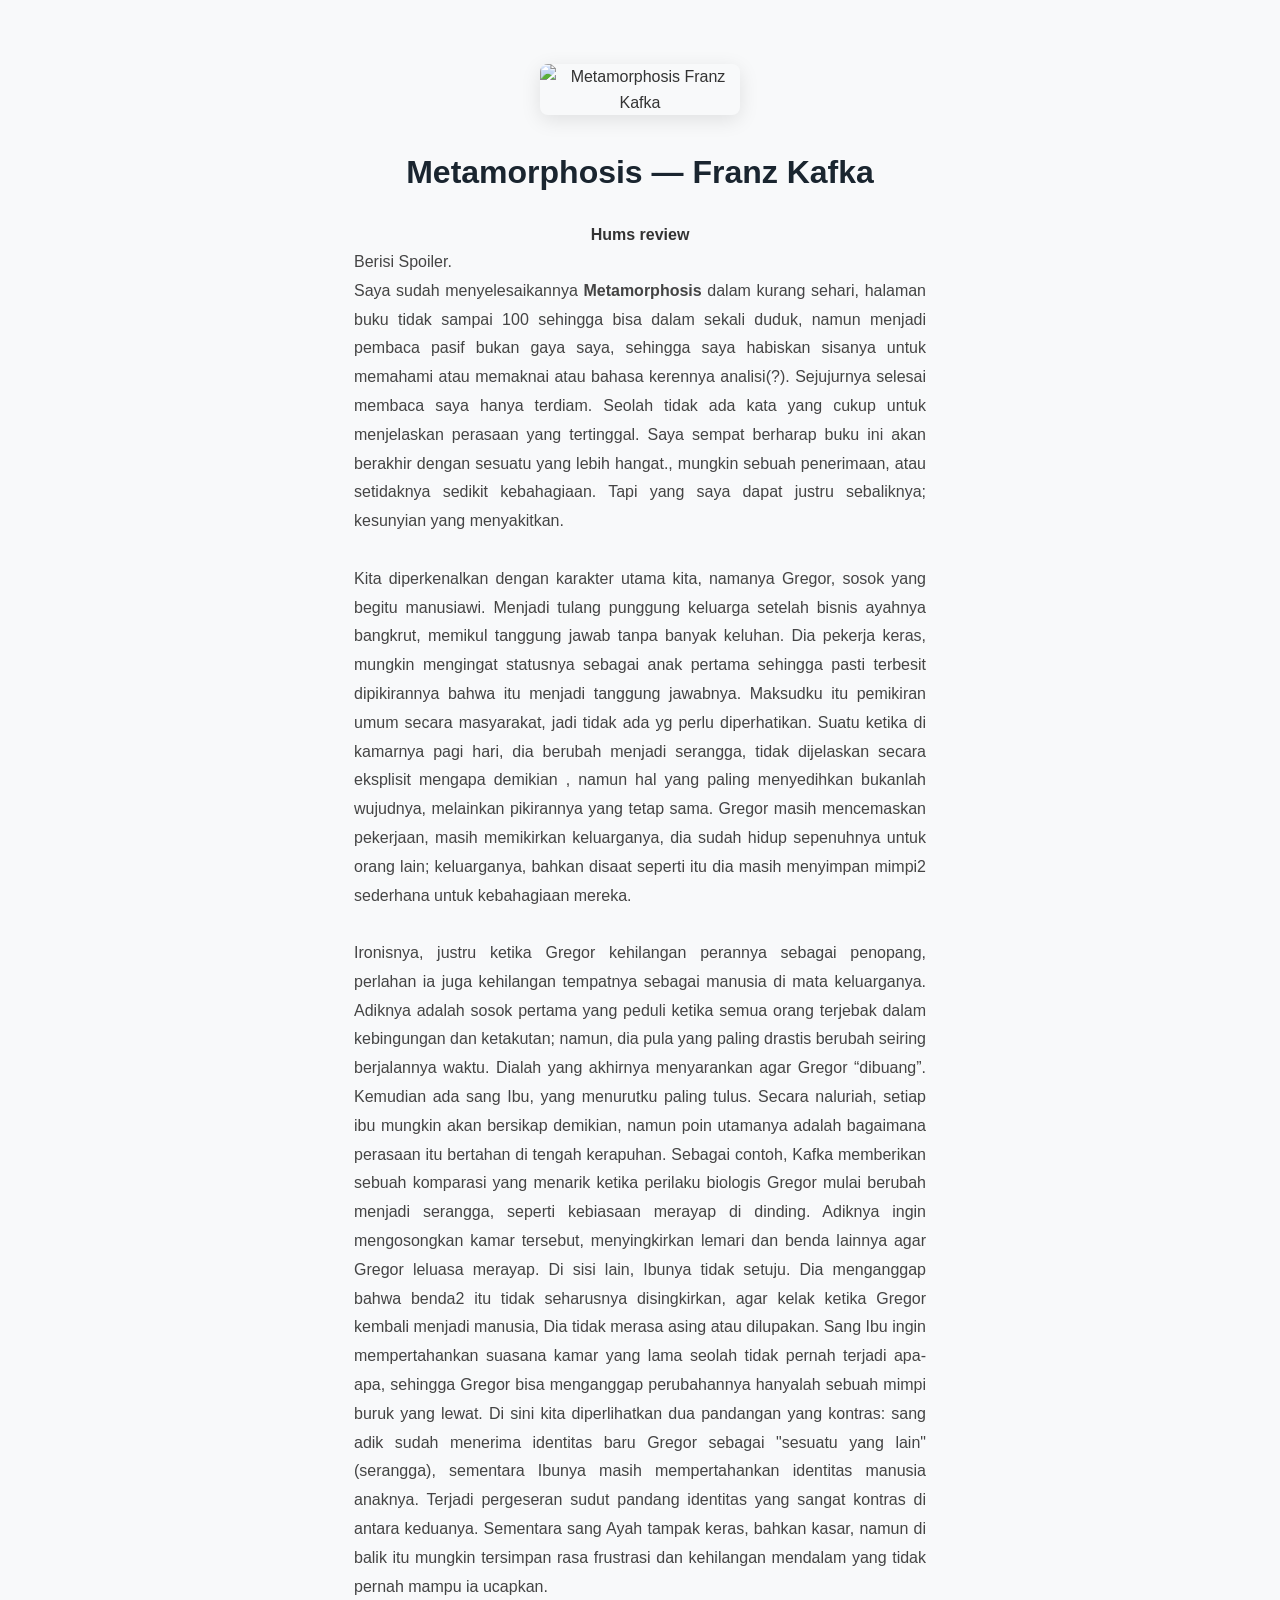
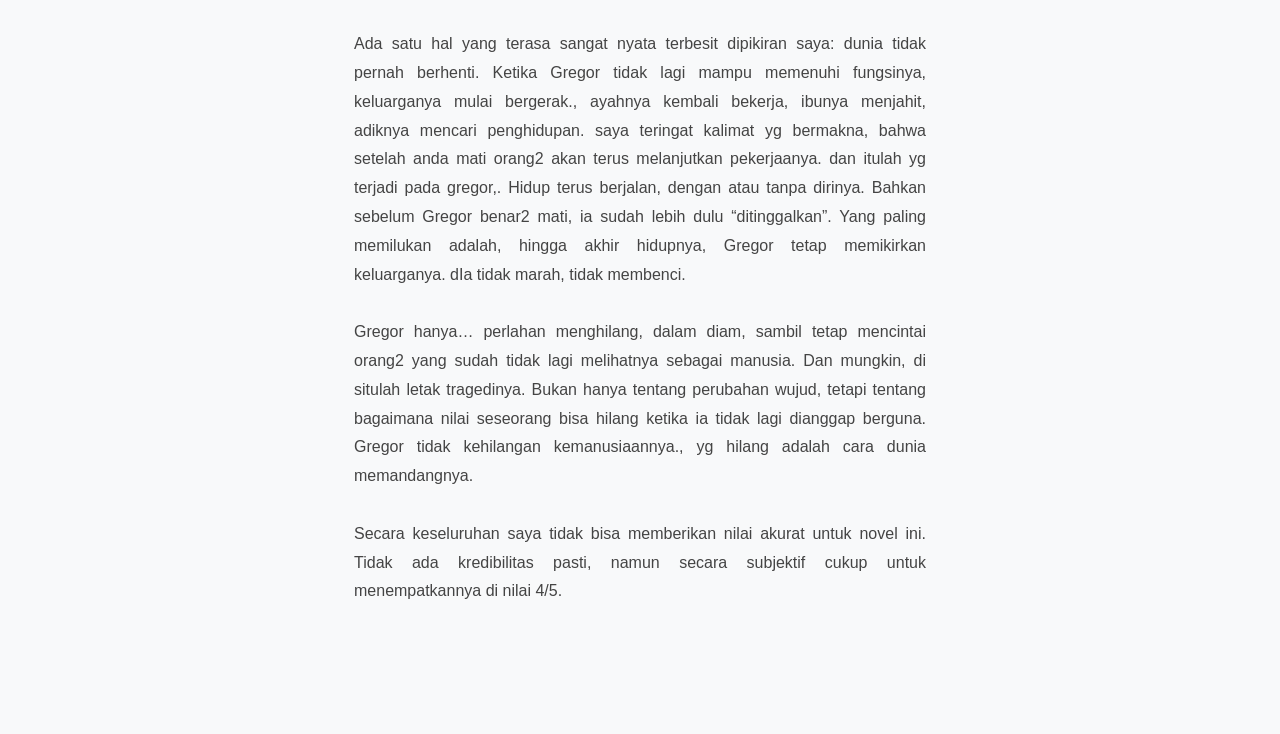
==== kafka.html @ f4942799 "Add files via upload" ====
<!DOCTYPE html>
<html lang="id">
<head>
    <meta charset="UTF-8">
    <meta name="viewport" content="width=device-width, initial-scale=1.0">
    <title>Review: Metamorphosis - Hums Review</title>
    <link rel="stylesheet" href="style.css">
</head>
<body>

    <main class="container-review">
        <div class="back-nav">
            <a href="index.html"></a>
        </div>

        <article class="single-post">
            <div class="image-wrapper">
                <img src="pic/kafka.jpg" alt="Metamorphosis Franz Kafka" class="post-image">
            </div>

            <h1 class="post-title">Metamorphosis — Franz Kafka</h1>
            <p><b>Hums review</b></p>
            
            <div class="post-content">
                <p>Berisi Spoiler. </p>
                <p>Saya sudah menyelesaikannya <b> Metamorphosis</b> dalam kurang sehari, halaman buku tidak sampai 100 sehingga bisa dalam sekali duduk, namun menjadi pembaca pasif bukan gaya saya, sehingga saya habiskan sisanya untuk memahami atau memaknai atau bahasa kerennya analisi(?). Sejujurnya selesai membaca saya hanya  terdiam. Seolah tidak ada kata yang cukup untuk menjelaskan perasaan yang tertinggal. Saya sempat berharap buku ini akan berakhir dengan sesuatu yang lebih hangat., mungkin sebuah penerimaan, atau setidaknya sedikit kebahagiaan. Tapi yang saya dapat justru sebaliknya; kesunyian yang menyakitkan.</p>
<br>
<p>Kita diperkenalkan dengan karakter utama kita, namanya Gregor, sosok yang begitu manusiawi. Menjadi tulang punggung keluarga setelah bisnis ayahnya bangkrut, memikul tanggung jawab tanpa banyak keluhan. Dia pekerja keras, mungkin mengingat statusnya sebagai anak pertama sehingga pasti
    terbesit dipikirannya bahwa itu menjadi tanggung jawabnya. Maksudku itu pemikiran umum secara masyarakat, jadi tidak ada yg perlu diperhatikan.
Suatu ketika di kamarnya pagi hari, dia berubah menjadi serangga, tidak dijelaskan secara eksplisit mengapa demikian    , namun hal yang paling menyedihkan bukanlah wujudnya, melainkan pikirannya yang tetap sama. Gregor masih mencemaskan pekerjaan, masih memikirkan keluarganya,
    dia sudah hidup sepenuhnya untuk orang lain; keluarganya, bahkan disaat seperti itu dia masih menyimpan mimpi2 sederhana untuk kebahagiaan mereka.
</p>
<br>

<p>
    Ironisnya, justru ketika Gregor kehilangan perannya sebagai penopang, perlahan ia juga kehilangan tempatnya sebagai manusia di mata keluarganya. Adiknya adalah sosok pertama yang peduli ketika semua orang terjebak dalam kebingungan dan ketakutan; namun, dia pula yang paling drastis berubah seiring berjalannya waktu. Dialah yang akhirnya menyarankan agar Gregor “dibuang”.

Kemudian ada sang Ibu, yang menurutku paling tulus. Secara naluriah, setiap ibu mungkin akan bersikap demikian, namun poin utamanya adalah bagaimana perasaan itu bertahan di tengah kerapuhan. Sebagai contoh, Kafka memberikan sebuah komparasi yang menarik ketika perilaku biologis Gregor mulai berubah menjadi serangga, seperti kebiasaan merayap di dinding.

Adiknya ingin mengosongkan kamar tersebut, menyingkirkan lemari dan benda lainnya agar Gregor leluasa merayap. Di sisi lain, Ibunya tidak setuju. Dia menganggap bahwa benda2 itu tidak seharusnya disingkirkan, agar kelak ketika Gregor kembali menjadi manusia, Dia tidak merasa asing atau dilupakan. Sang Ibu ingin mempertahankan suasana kamar yang lama seolah tidak pernah terjadi apa-apa, sehingga Gregor bisa menganggap perubahannya hanyalah sebuah mimpi buruk yang lewat.

Di sini kita diperlihatkan dua pandangan yang kontras: sang adik sudah menerima identitas baru Gregor sebagai "sesuatu yang lain" (serangga), sementara Ibunya masih mempertahankan identitas manusia anaknya. Terjadi pergeseran sudut pandang identitas yang sangat kontras di antara keduanya. Sementara sang Ayah tampak keras, bahkan kasar, namun di balik itu mungkin tersimpan rasa frustrasi dan kehilangan mendalam yang tidak pernah mampu ia ucapkan.
</p>
    <br>

<p>Ada satu hal yang terasa sangat nyata terbesit dipikiran saya: dunia tidak pernah berhenti. Ketika Gregor tidak lagi mampu memenuhi fungsinya, keluarganya mulai bergerak., ayahnya kembali bekerja, ibunya menjahit, adiknya mencari penghidupan. saya teringat kalimat yg bermakna, bahwa setelah anda mati orang2 akan terus melanjutkan pekerjaanya. dan itulah yg terjadi pada gregor,. Hidup terus berjalan, dengan atau tanpa dirinya. Bahkan sebelum Gregor benar2 mati, ia sudah lebih dulu “ditinggalkan”.

Yang paling memilukan adalah, hingga akhir hidupnya, Gregor tetap memikirkan keluarganya. dIa tidak marah, tidak membenci. 
</p>
<br>
<p>
Gregor hanya… perlahan menghilang, dalam diam, sambil tetap mencintai orang2 yang sudah tidak lagi melihatnya sebagai manusia.
Dan mungkin, di situlah letak tragedinya. Bukan hanya tentang perubahan wujud, tetapi tentang bagaimana nilai seseorang bisa hilang ketika ia tidak lagi dianggap berguna. Gregor tidak kehilangan kemanusiaannya., yg hilang adalah cara dunia memandangnya.
</p>
<br>
Secara keseluruhan saya tidak bisa memberikan nilai akurat untuk novel ini.
Tidak ada kredibilitas pasti, namun secara subjektif cukup untuk menempatkannya di nilai 4/5.
</p>
                </div>
        </article>
    </main>

    <footer>
        <p></p>
    </footer>

</body>
</html>
---- style.css ----
/* Reset & Base Styles */
* {
    box-sizing: border-box;
    margin: 0;
    padding: 0;
}

body {
    font-family: 'Inter', 'Segoe UI', Arial, sans-serif;
    line-height: 1.6;
    background-color: #f8f9fa;
    color: #333;
}

/* Header & Nav */
header {
    background: #1a252f;
    color: #fff;
    padding: 3rem 1rem;
    text-align: center; /* Memperbaiki typo sebelumnya */
}

nav {
    background: #fff;
    border-bottom: 1px solid #ddd;
    position: sticky;
    top: 0;
    z-index: 100;
}

nav .container {
    display: flex;
    justify-content: center;
    gap: 20px;
    padding: 10px 0;
}

nav a {
    text-decoration: none;
    color: #555;
    font-weight: 500;
    font-size: 0.9rem;
}

/* Main Content */
.container {
    max-width: 900px;
    margin: 0 auto;
    padding: 0 20px;
}

.section-title {
    margin: 2rem 0 1.5rem;
    font-size: 1.5rem;
    border-left: 4px solid #e67e22;
    padding-left: 15px;
}

/* Review Card */
.archive-list {
    display: grid;
    gap: 2rem;
}

.review-card {
    background: #fff;
    display: grid;
    grid-template-columns: 100px 1fr; /* Layout dua kolom */
    border-radius: 12px;
    overflow: hidden;
    box-shadow: 0 4px 15px rgba(0,0,0,0.05);
    transition: 0.3s ease;
}

.review-card:hover {
    transform: translateY(-8px);
    box-shadow: 0 8px 25px rgba(0,0,0,0.1);
}

.card-image img {
    width: 100%;
    height: 100%;
    object-fit: cover;
}

.review-info {
    padding: 1.5rem;
    display: flex;
    flex-direction: column;
}

.category {
    font-size: 0.7rem;
    text-transform: uppercase;
    color: #e67e22;
    font-weight: bold;
    letter-spacing: 1px;
}

.review-info h3 {
    margin: 0.5rem 0;
}

.review-info h3 a {
    text-decoration: none;
    color: #1a252f;
}

.review-info p {
    color: #666;
    font-size: 0.95rem;
    margin-bottom: 1rem;
}

.card-footer {
    margin-top: auto;
    display: flex;
    justify-content: space-between;
    align-items: center;
}

.date {
    font-size: 0.8rem;
    color: #999;
}

.read-more {
    font-size: 0.85rem;
    color: #3498db;
    text-decoration: none;
    font-weight: bold;
}

/* Footer */
footer {
    text-align: center;
    padding: 3rem 1rem;
    color: #777;
    font-size: 0.9rem;
}

/* Responsive (Untuk tampilan HP) */
@media (max-width: 600px) {
    .review-card {
        grid-template-columns: 1fr; /* Jadi satu kolom kalau di HP */
    }
    .card-image {
        height: 200px;
    }
}

/* --- Tambahkan/Ganti Bagian Ini di style.css --- */

/* 1. Pengaturan Kontainer Utama */
.container {
    max-width: 900px;
    margin: 0 auto;
    padding: 0 5%; /* Gunakan persentase agar fleksibel di layar kecil */
}

/* 2. Layout Kartu Review (Desktop: Gambar Kiri, Teks Kanan) */
.review-card {
    background: #fff;
    display: flex; /* Menggunakan flexbox untuk kemudahan responsif */
    flex-direction: row; 
    border-radius: 12px;
    overflow: hidden;
    margin-bottom: 2rem;
    box-shadow: 0 4px 15px rgba(0,0,0,0.05);
    transition: 0.3s ease;
}

.card-image {
    flex: 0 0 250px; /* Lebar gambar tetap 250px di layar lebar */
    height: auto;
}

.card-image img {
    width: 100%;
    height: 100%;
    object-fit: cover;
}

/* ... Bagian Reset, Body, Header, dan Nav tetap sama ... */

/* 1. Review Card - Menggunakan Flex agar lebih konsisten */
.review-card {
    background: #fff;
    display: flex; 
    flex-direction: row; /* Gambar di samping teks untuk layar lebar */
    border-radius: 12px;
    overflow: hidden;
    margin-bottom: 2rem;
    box-shadow: 0 4px 15px rgba(0,0,0,0.05);
    transition: 0.3s ease;
}

.review-card:hover {
    transform: translateY(-8px);
    box-shadow: 0 8px 25px rgba(0,0,0,0.1);
}

/* 2. Mengecilkan Gambar di Beranda */
.card-image {
    flex: 0 0 180px; /* Saya turunkan dari 250px ke 180px agar tidak terlalu besar */
    background-color: #eee;
}

.card-image img {
    width: 100%;
    height: 100%;
    object-fit: cover; /* Menjaga proporsi gambar buku */
    display: block;
}

.review-info {
    padding: 1.2rem 1.5rem;
    flex: 1;
    display: flex;
    flex-direction: column;
}

/* 3. Media Query Responsif */
/* Ketika lebar layar di bawah 768px (HP/Tablet) */
@media (max-width: 768px) {
    .review-card {
        flex-direction: row; /* Tetap menyamping, jangan ditumpuk ke bawah */
        align-items: center;
        gap: 10px;
    }

    .card-image {
        flex: 0 0 100px; /* Ukuran gambar di HP jadi kecil (hanya 100px) */
        height: 100px; /* Samakan tinggi dan lebar agar kotak */
        margin-left: 10px; /* Beri jarak sedikit dari pinggir */
    }

    .card-image img {
        border-radius: 8px; /* Beri sedikit lengkungan agar manis */
    }

    .review-info h3 {
        font-size: 1rem; /* Judul ikut mengecil agar muat */
    }

    .review-info p {
        display: none; /* Sembunyikan deskripsi panjang di HP agar ringkas */
    }
}
/* Style Khusus Halaman Isi Blog */
.main-image {
    width: 100%;
    max-width: 400px; /* Supaya gambar buku tidak memenuhi layar laptop */
    height: auto;
    border-radius: 12px;
    margin: 1.5rem 0;
    display: block;
}

.content p {
    margin-bottom: 1.2rem;
    font-size: 1.1rem;
    color: #444;
    text-align: justify; /* Agar tulisan rapi rata kanan-kiri */
}
/* --- Style Khusus Page Review --- */

.container-review {
    max-width: 700px; /* Lebih sempit agar enak dibaca */
    margin: 0 auto;
    padding: 2rem 5%;
}

.back-nav {
    margin-bottom: 2rem;
}

.back-nav a {
    text-decoration: none;
    color: #e67e22;
    font-weight: 600;
    font-size: 0.9rem;
    transition: 0.3s;
}

.back-nav a:hover {
    text-decoration: underline;
}

.single-post {
    text-align: center; /* Membuat gambar dan judul ke tengah */
}

.image-wrapper {
    display: flex;
    justify-content: center;
    margin-bottom: 2rem;
}

.post-image {
    max-width: 200px; /* Ukuran gambar diatur agar pas (tidak terlalu raksasa) */
    width: 100%;
    height: auto;
    border-radius: 8px;
    box-shadow: 0 5px 20px rgba(0,0,0,0.1);
}

.post-title {
    font-size: 2rem;
    color: #1a252f;
    margin-bottom: 1.5rem;
}

.post-content {
    text-align: justify; /* Review tetap rata kiri-kanan agar rapi */
    line-height: 1.8;
    color: #444;
}

/* Responsif untuk HP */
@media (max-width: 480px) {
    .post-title {
        font-size: 1.5rem;
    }
    .post-image {
        max-width: 200px; /* Lebih kecil lagi di HP */
    }
}
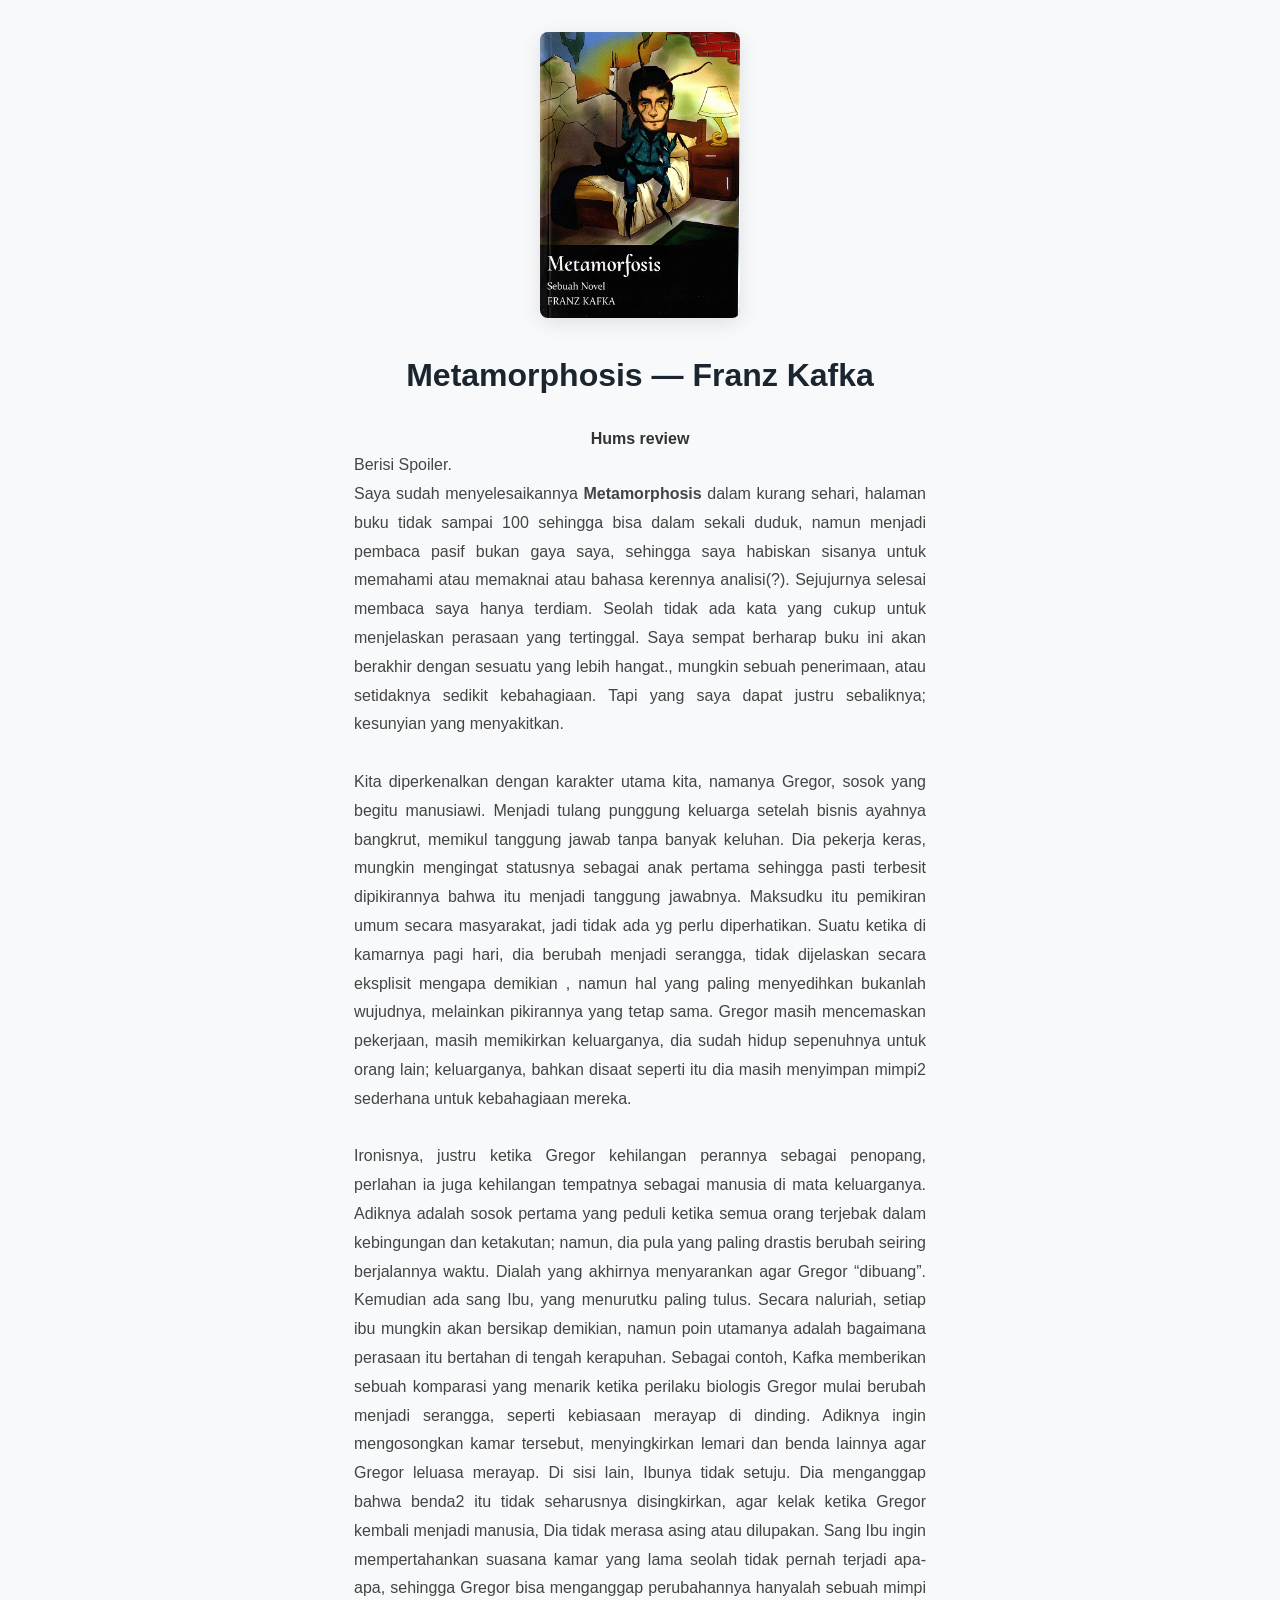
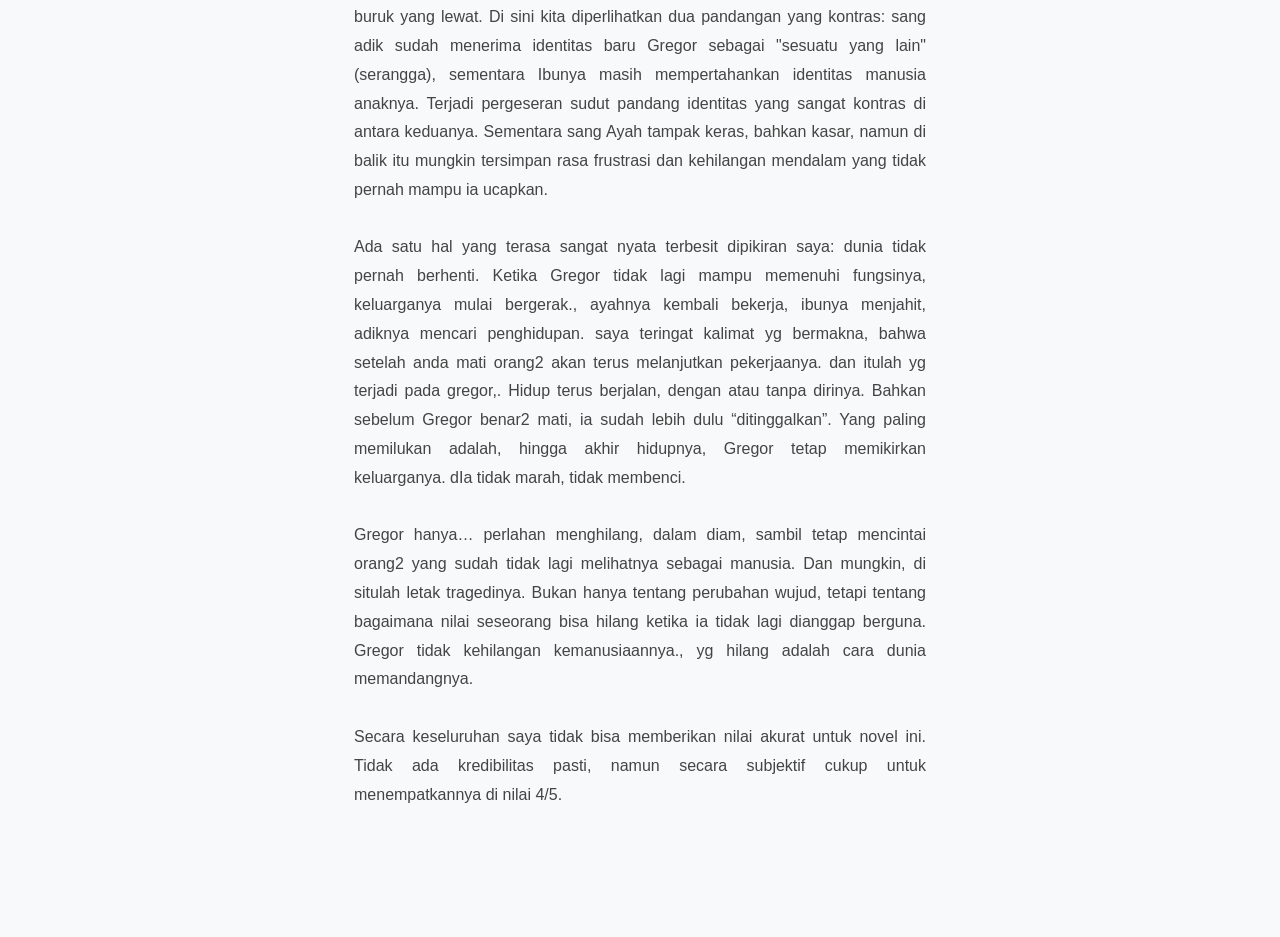
==== commit 5403f0d3: "Add files via upload" ====
--- a/kafka.html
+++ b/kafka.html
@@ -9,13 +9,10 @@
 <body>
 
     <main class="container-review">
-        <div class="back-nav">
-            <a href="index.html"></a>
-        </div>
 
         <article class="single-post">
             <div class="image-wrapper">
-                <img src="pic/kafka.jpg" alt="Metamorphosis Franz Kafka" class="post-image">
+                <img src="kafka.jpg" alt="Metamorphosis Franz Kafka" class="post-image">
             </div>
 
             <h1 class="post-title">Metamorphosis — Franz Kafka</h1>
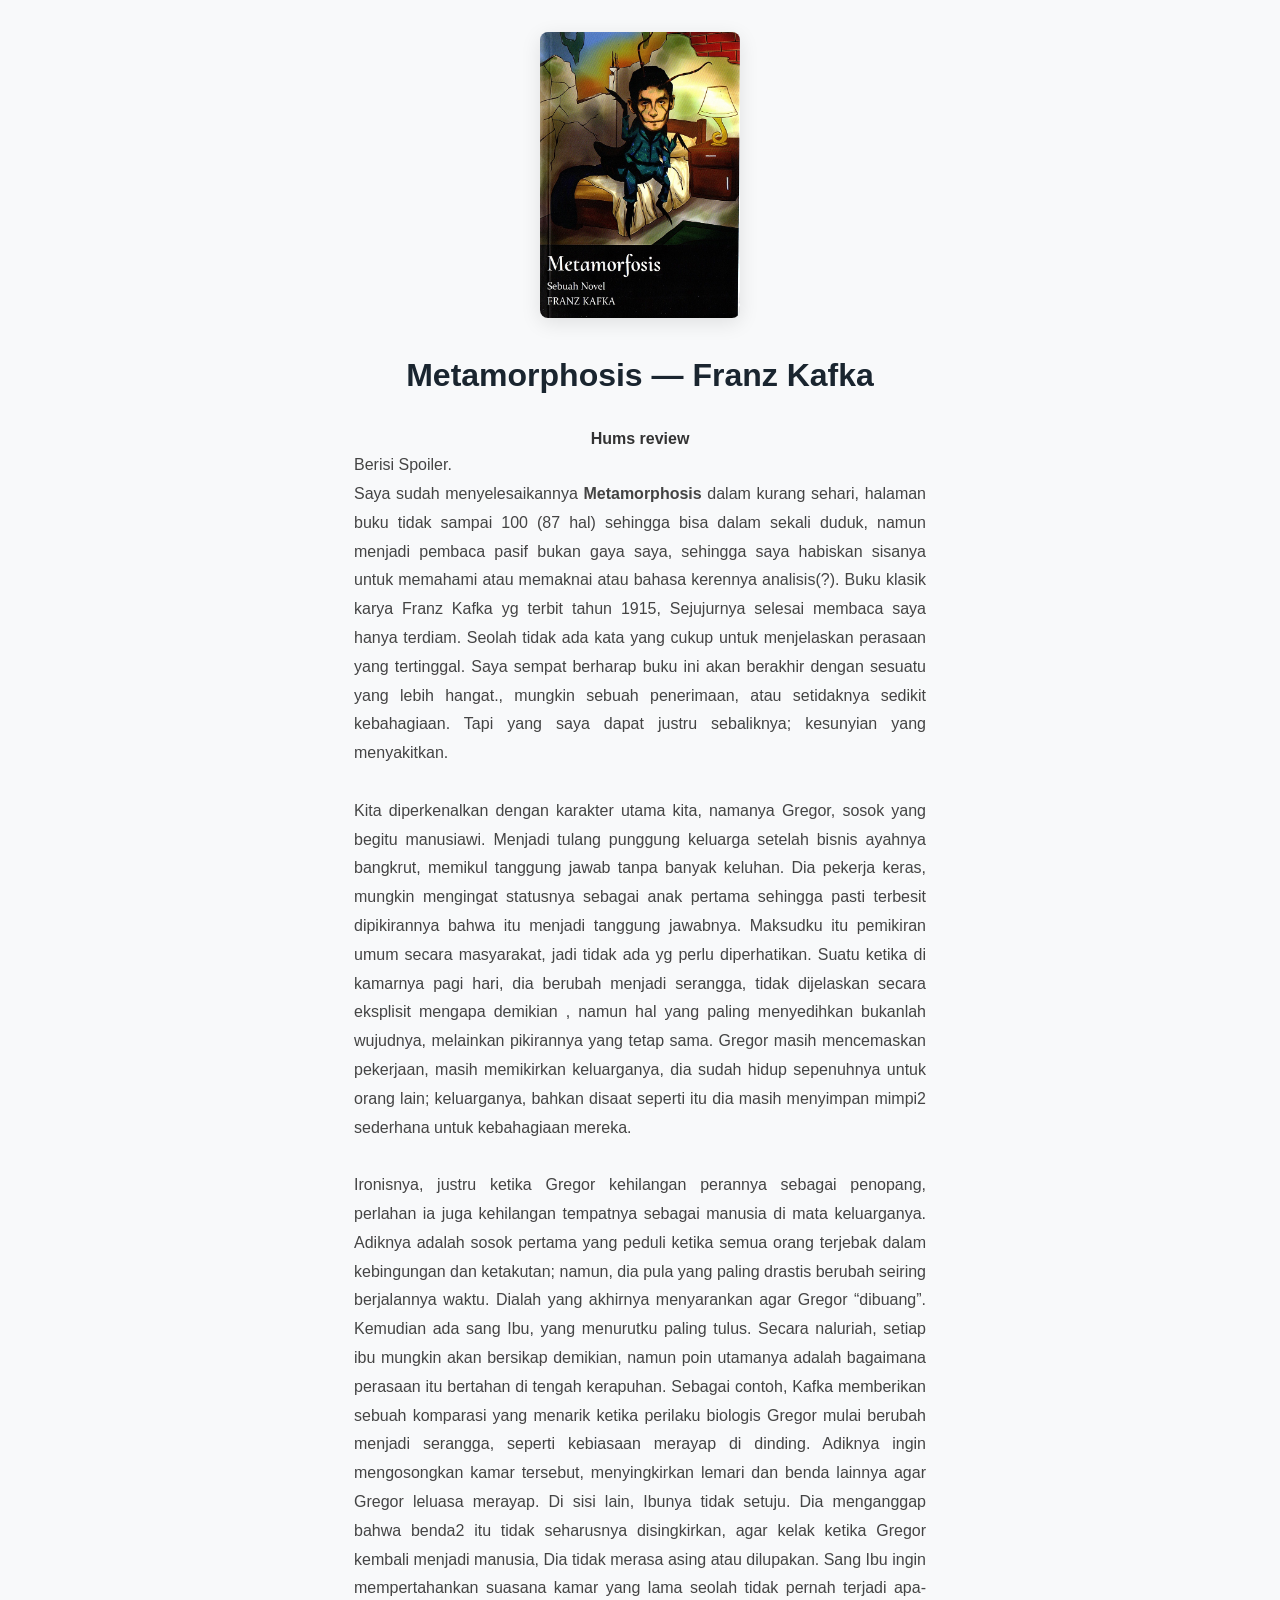
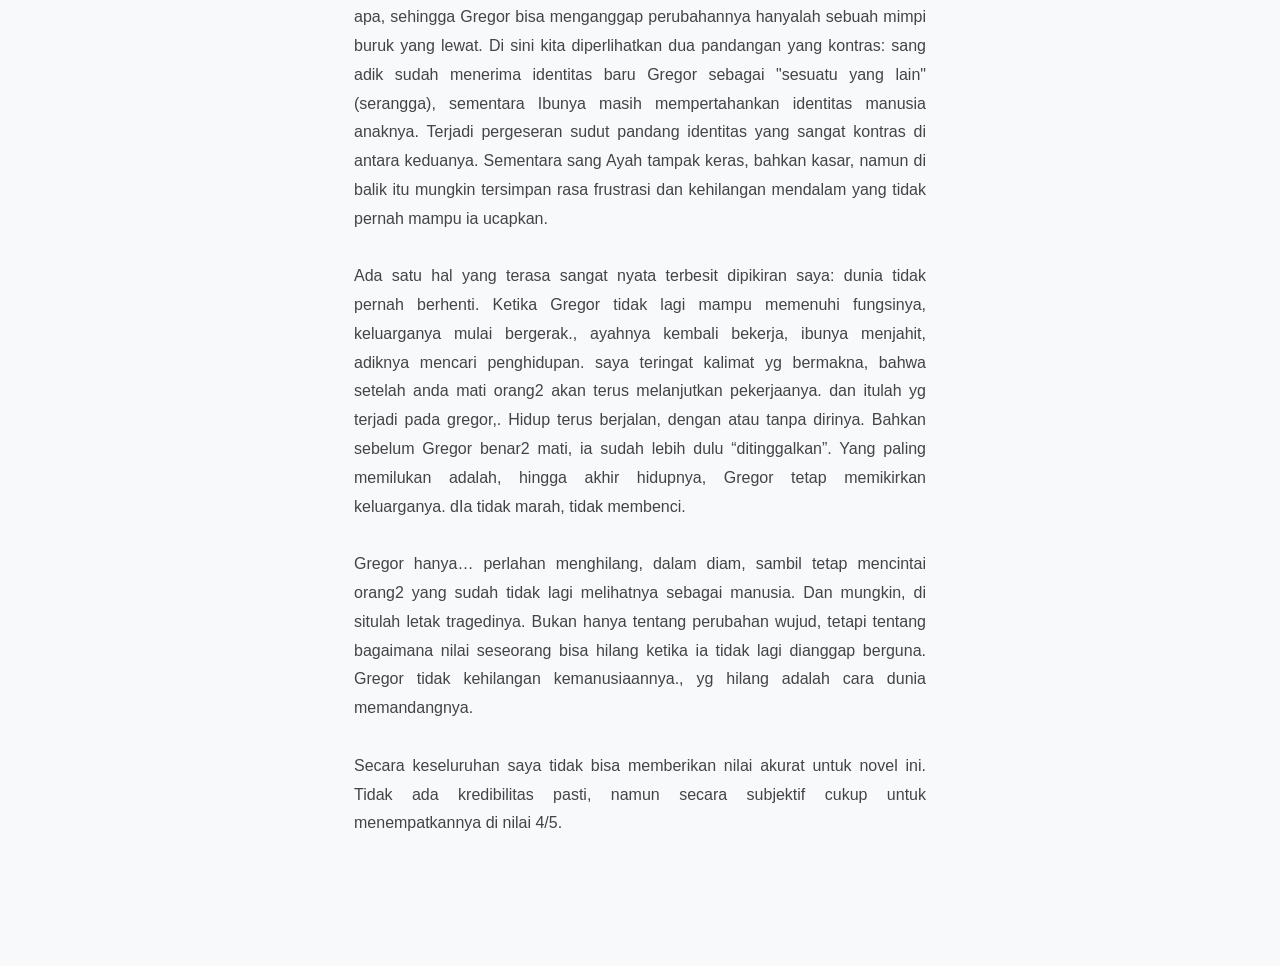
==== commit e2acda2e: "Add files via upload" ====
--- a/kafka.html
+++ b/kafka.html
@@ -20,7 +20,7 @@
             
             <div class="post-content">
                 <p>Berisi Spoiler. </p>
-                <p>Saya sudah menyelesaikannya <b> Metamorphosis</b> dalam kurang sehari, halaman buku tidak sampai 100 sehingga bisa dalam sekali duduk, namun menjadi pembaca pasif bukan gaya saya, sehingga saya habiskan sisanya untuk memahami atau memaknai atau bahasa kerennya analisi(?). Sejujurnya selesai membaca saya hanya  terdiam. Seolah tidak ada kata yang cukup untuk menjelaskan perasaan yang tertinggal. Saya sempat berharap buku ini akan berakhir dengan sesuatu yang lebih hangat., mungkin sebuah penerimaan, atau setidaknya sedikit kebahagiaan. Tapi yang saya dapat justru sebaliknya; kesunyian yang menyakitkan.</p>
+                <p>Saya sudah menyelesaikannya <b> Metamorphosis</b> dalam kurang sehari, halaman buku tidak sampai 100 (87 hal) sehingga bisa dalam sekali duduk, namun menjadi pembaca pasif bukan gaya saya, sehingga saya habiskan sisanya untuk memahami atau memaknai atau bahasa kerennya analisis(?). Buku klasik karya Franz Kafka yg terbit tahun 1915, Sejujurnya selesai membaca saya hanya  terdiam. Seolah tidak ada kata yang cukup untuk menjelaskan perasaan yang tertinggal. Saya sempat berharap buku ini akan berakhir dengan sesuatu yang lebih hangat., mungkin sebuah penerimaan, atau setidaknya sedikit kebahagiaan. Tapi yang saya dapat justru sebaliknya; kesunyian yang menyakitkan.</p>
 <br>
 <p>Kita diperkenalkan dengan karakter utama kita, namanya Gregor, sosok yang begitu manusiawi. Menjadi tulang punggung keluarga setelah bisnis ayahnya bangkrut, memikul tanggung jawab tanpa banyak keluhan. Dia pekerja keras, mungkin mengingat statusnya sebagai anak pertama sehingga pasti
     terbesit dipikirannya bahwa itu menjadi tanggung jawabnya. Maksudku itu pemikiran umum secara masyarakat, jadi tidak ada yg perlu diperhatikan.
